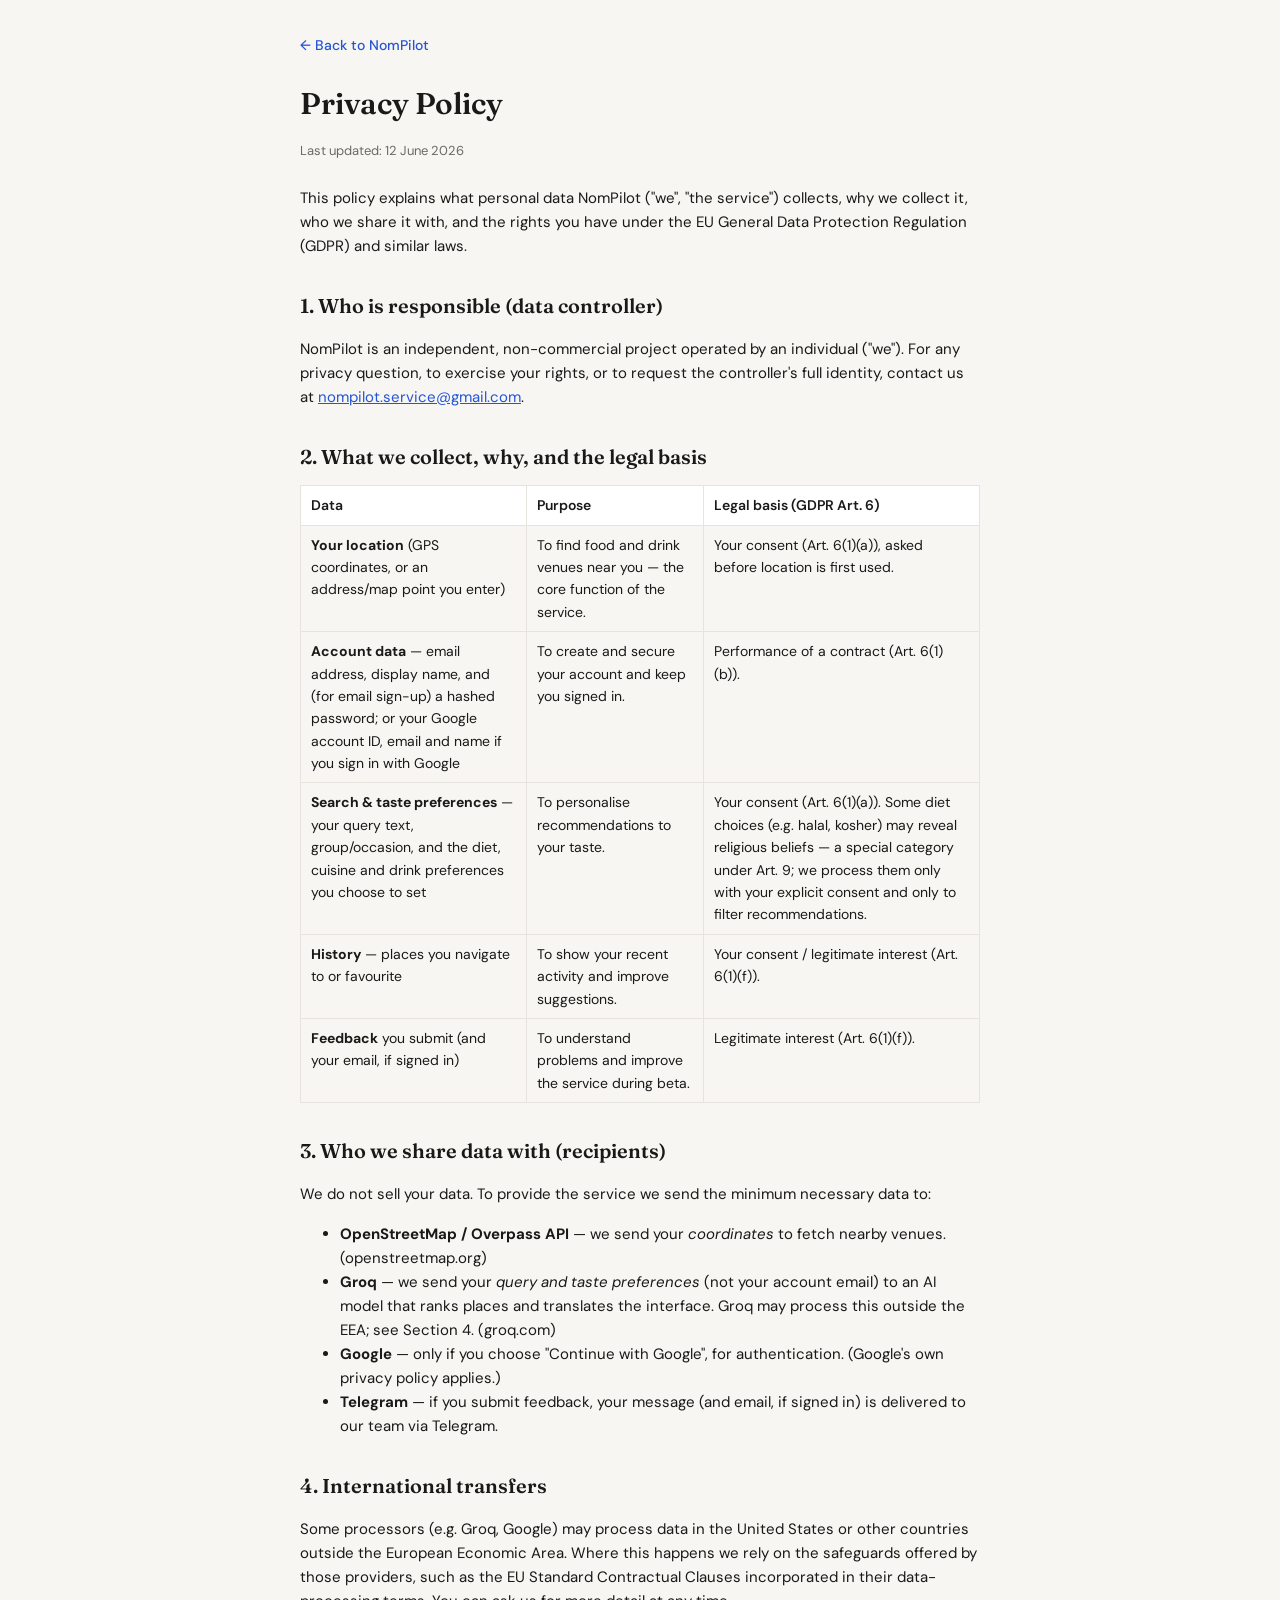
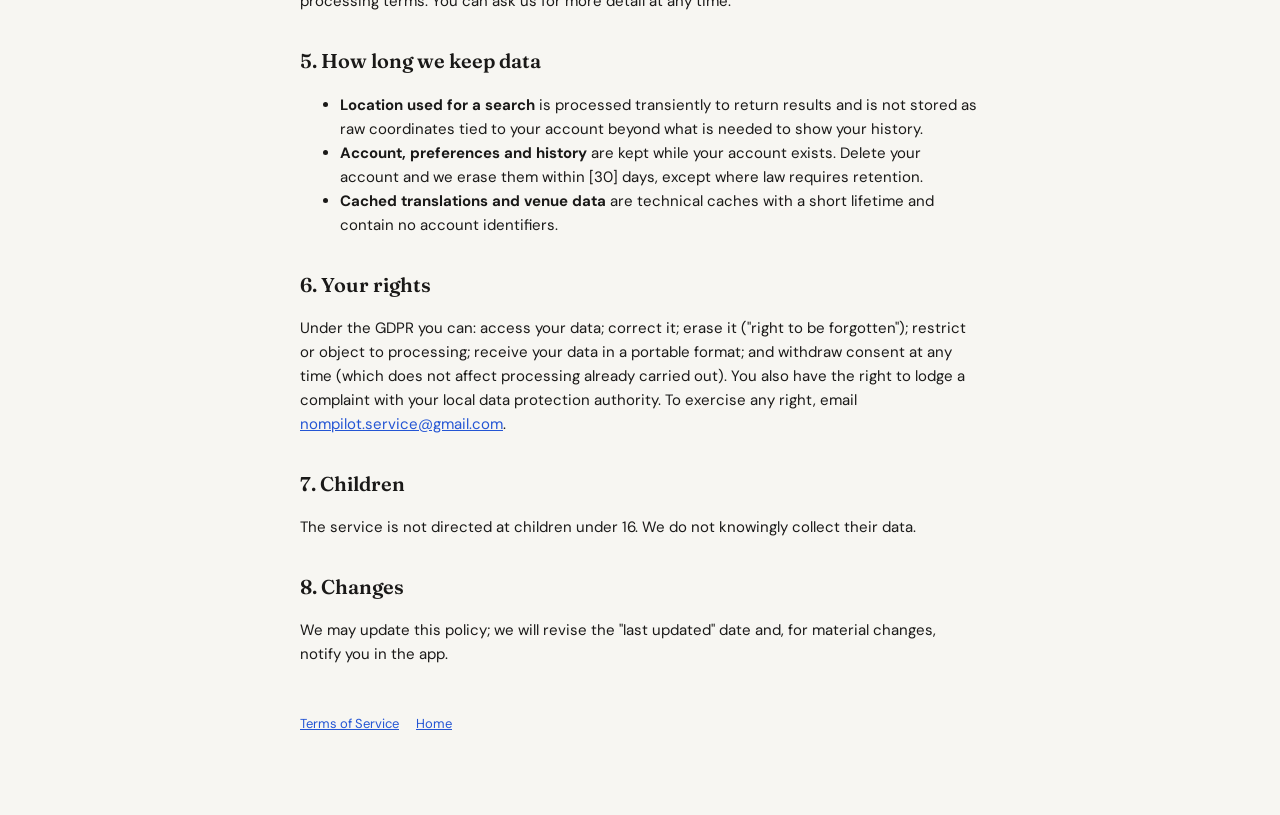
==== static/privacy.html @ e85421a5 "fix: respect user's search radius as a hard cap in plan mode The planner agent's search_more_places " ====
<!doctype html>
<!--
  Privacy Policy — GDPR Article 13 disclosure for NomPilot.
  Good-faith draft tailored to the app's actual data flows; NOT legal advice. The
  controller is intentionally identified only by contact email (personal project).
  Review the special-category diet data and the transfer to Groq outside the EEA
  if the project's scale or purpose changes.
-->
<html lang="en">
<head>
  <meta charset="UTF-8" />
  <meta name="viewport" content="width=device-width, initial-scale=1.0" />
  <title>Privacy Policy · NomPilot</title>
  <link rel="icon" type="image/svg+xml" href="/static/favicon.svg" />
  <link rel="preconnect" href="https://fonts.googleapis.com" />
  <link rel="preconnect" href="https://fonts.gstatic.com" crossorigin />
  <link href="https://fonts.googleapis.com/css2?family=Fraunces:ital,opsz,wght@0,9..144,300;0,9..144,600;1,9..144,400&family=DM+Sans:opsz,wght@9..40,300;9..40,400;9..40,500;9..40,600&display=swap" rel="stylesheet" />
  <style>
    :root { --bg:#f7f6f2; --surface:#fff; --accent:#2455d4; --text:#1a1918; --text-2:#6b6a64; --border:#e6e4dd; }
    * { box-sizing: border-box; }
    body { margin:0; background:var(--bg); color:var(--text); font-family:'DM Sans',sans-serif; line-height:1.6; }
    .legal-wrap { max-width:720px; margin:0 auto; padding:32px 20px 80px; }
    .legal-back { display:inline-block; margin-bottom:24px; color:var(--accent); text-decoration:none; font-size:14px; font-weight:500; }
    .legal-back:hover { text-decoration:underline; }
    h1 { font-family:'Fraunces',serif; font-weight:600; font-size:30px; margin:0 0 4px; }
    h2 { font-family:'Fraunces',serif; font-weight:600; font-size:20px; margin:32px 0 8px; }
    .legal-updated { color:var(--text-2); font-size:13px; margin-bottom:24px; }
    p, li { font-size:15px; color:var(--text); }
    a { color:var(--accent); }
    table { width:100%; border-collapse:collapse; margin:12px 0; font-size:14px; }
    th, td { text-align:left; padding:8px 10px; border:1px solid var(--border); vertical-align:top; }
    th { background:var(--surface); font-weight:600; }
    .legal-note { background:var(--surface); border:1px solid var(--border); border-radius:10px; padding:14px 16px; font-size:14px; color:var(--text-2); }
    footer { margin-top:48px; font-size:13px; color:var(--text-2); }
    footer a { margin-right:14px; }
  </style>
</head>
<body>
  <div class="legal-wrap">
    <a class="legal-back" href="/">← Back to NomPilot</a>
    <h1>Privacy Policy</h1>
    <p class="legal-updated">Last updated: 12 June 2026</p>

    <p>This policy explains what personal data NomPilot ("we", "the service") collects,
    why we collect it, who we share it with, and the rights you have under the EU General
    Data Protection Regulation (GDPR) and similar laws.</p>

    <h2>1. Who is responsible (data controller)</h2>
    <p>NomPilot is an independent, non-commercial project operated by an individual
    ("we"). For any privacy question, to exercise your rights, or to request the
    controller's full identity, contact us at
    <a href="mailto:nompilot.service@gmail.com">nompilot.service@gmail.com</a>.</p>

    <h2>2. What we collect, why, and the legal basis</h2>
    <table>
      <thead>
        <tr><th>Data</th><th>Purpose</th><th>Legal basis (GDPR Art. 6)</th></tr>
      </thead>
      <tbody>
        <tr>
          <td><strong>Your location</strong> (GPS coordinates, or an address/map point you enter)</td>
          <td>To find food and drink venues near you — the core function of the service.</td>
          <td>Your consent (Art. 6(1)(a)), asked before location is first used.</td>
        </tr>
        <tr>
          <td><strong>Account data</strong> — email address, display name, and (for email sign-up) a hashed password; or your Google account ID, email and name if you sign in with Google</td>
          <td>To create and secure your account and keep you signed in.</td>
          <td>Performance of a contract (Art. 6(1)(b)).</td>
        </tr>
        <tr>
          <td><strong>Search &amp; taste preferences</strong> — your query text, group/occasion, and the diet, cuisine and drink preferences you choose to set</td>
          <td>To personalise recommendations to your taste.</td>
          <td>Your consent (Art. 6(1)(a)). Some diet choices (e.g. halal, kosher) may reveal religious beliefs — a special category under Art. 9; we process them only with your explicit consent and only to filter recommendations.</td>
        </tr>
        <tr>
          <td><strong>History</strong> — places you navigate to or favourite</td>
          <td>To show your recent activity and improve suggestions.</td>
          <td>Your consent / legitimate interest (Art. 6(1)(f)).</td>
        </tr>
        <tr>
          <td><strong>Feedback</strong> you submit (and your email, if signed in)</td>
          <td>To understand problems and improve the service during beta.</td>
          <td>Legitimate interest (Art. 6(1)(f)).</td>
        </tr>
      </tbody>
    </table>

    <h2>3. Who we share data with (recipients)</h2>
    <p>We do not sell your data. To provide the service we send the minimum necessary data to:</p>
    <ul>
      <li><strong>OpenStreetMap / Overpass API</strong> — we send your <em>coordinates</em> to fetch nearby venues. (openstreetmap.org)</li>
      <li><strong>Groq</strong> — we send your <em>query and taste preferences</em> (not your account email) to an AI model that ranks places and translates the interface. Groq may process this outside the EEA; see Section 4. (groq.com)</li>
      <li><strong>Google</strong> — only if you choose "Continue with Google", for authentication. (Google's own privacy policy applies.)</li>
      <li><strong>Telegram</strong> — if you submit feedback, your message (and email, if signed in) is delivered to our team via Telegram.</li>
    </ul>

    <h2>4. International transfers</h2>
    <p>Some processors (e.g. Groq, Google) may process data in the United States or other
    countries outside the European Economic Area. Where this happens we rely on the
    safeguards offered by those providers, such as the EU Standard Contractual Clauses
    incorporated in their data-processing terms. You can ask us for more detail at any time.</p>

    <h2>5. How long we keep data</h2>
    <ul>
      <li><strong>Location used for a search</strong> is processed transiently to return results and is not stored as raw coordinates tied to your account beyond what is needed to show your history.</li>
      <li><strong>Account, preferences and history</strong> are kept while your account exists. Delete your account and we erase them within [30] days, except where law requires retention.</li>
      <li><strong>Cached translations and venue data</strong> are technical caches with a short lifetime and contain no account identifiers.</li>
    </ul>

    <h2>6. Your rights</h2>
    <p>Under the GDPR you can: access your data; correct it; erase it ("right to be forgotten");
    restrict or object to processing; receive your data in a portable format; and withdraw
    consent at any time (which does not affect processing already carried out). You also have
    the right to lodge a complaint with your local data protection authority. To exercise any
    right, email <a href="mailto:nompilot.service@gmail.com">nompilot.service@gmail.com</a>.</p>

    <h2>7. Children</h2>
    <p>The service is not directed at children under 16. We do not knowingly collect their data.</p>

    <h2>8. Changes</h2>
    <p>We may update this policy; we will revise the "last updated" date and, for material
    changes, notify you in the app.</p>

    <footer>
      <a href="/terms">Terms of Service</a>
      <a href="/">Home</a>
    </footer>
  </div>
</body>
</html>
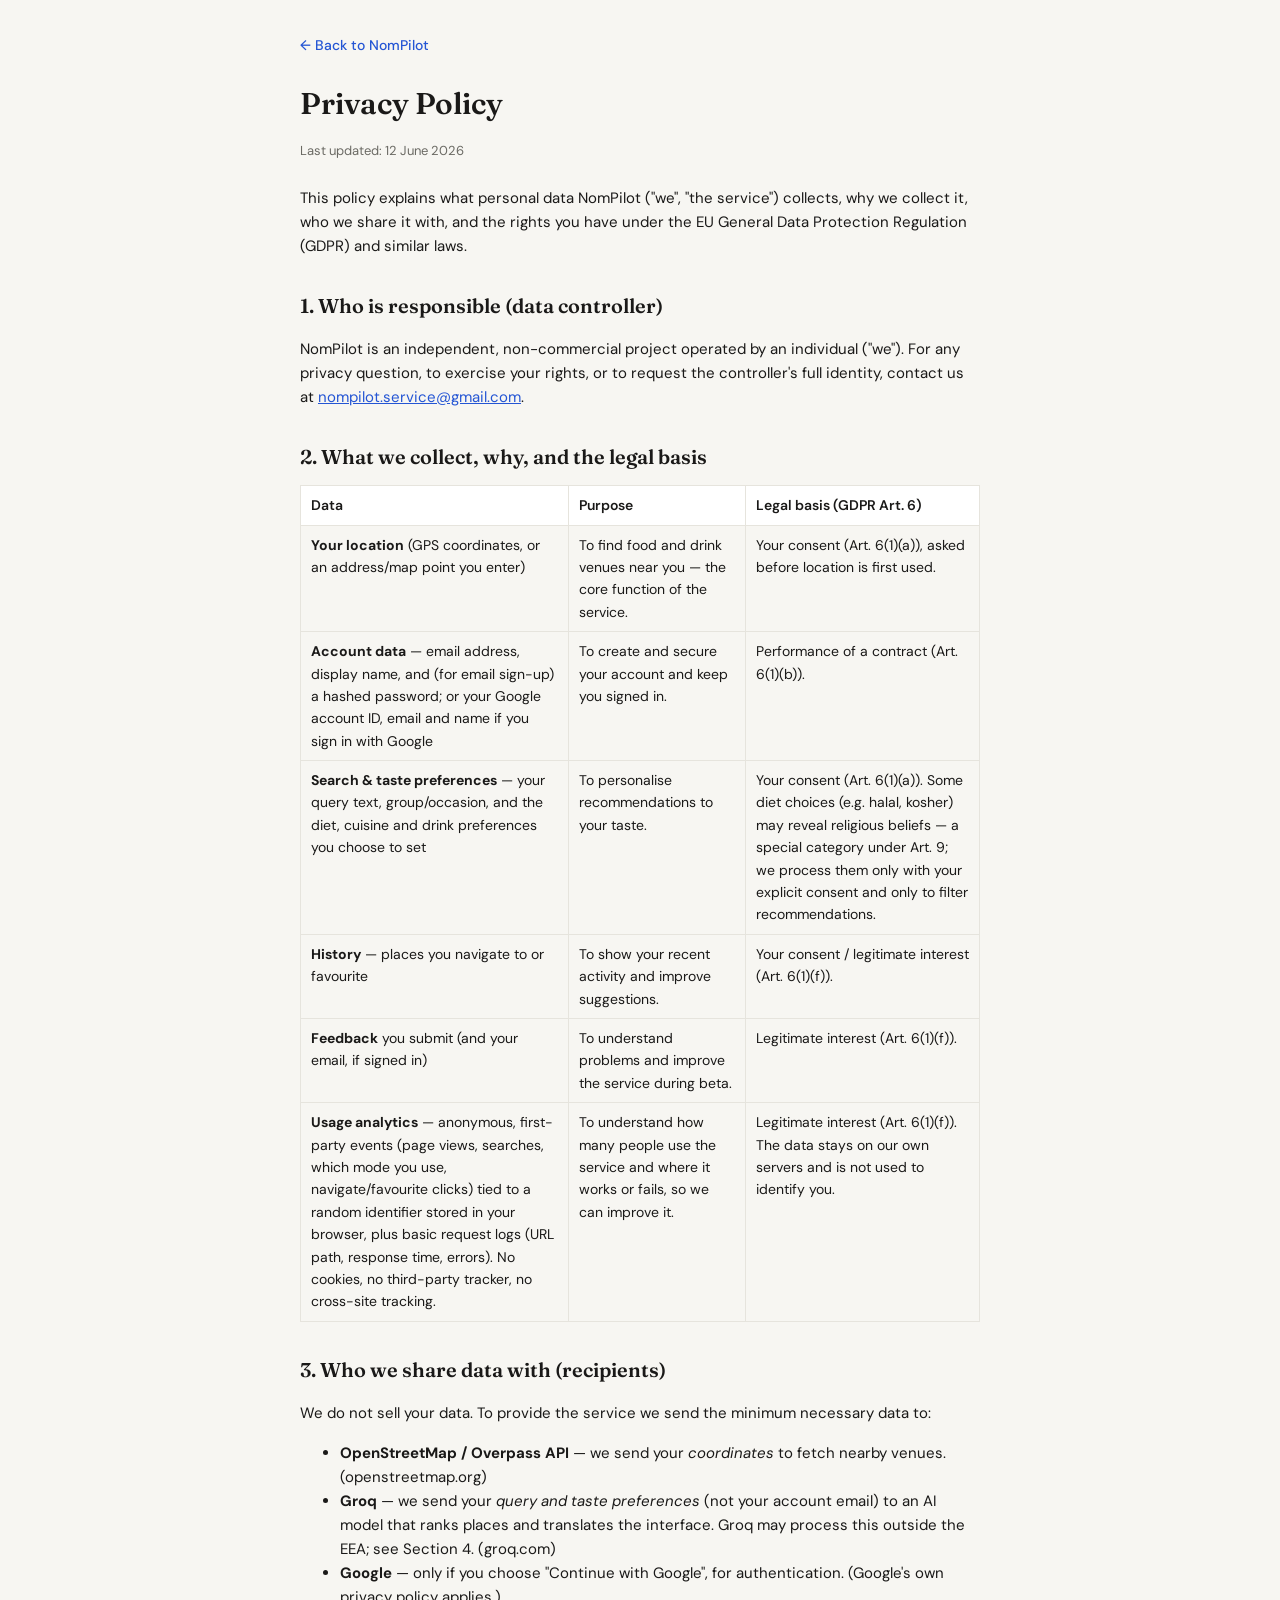
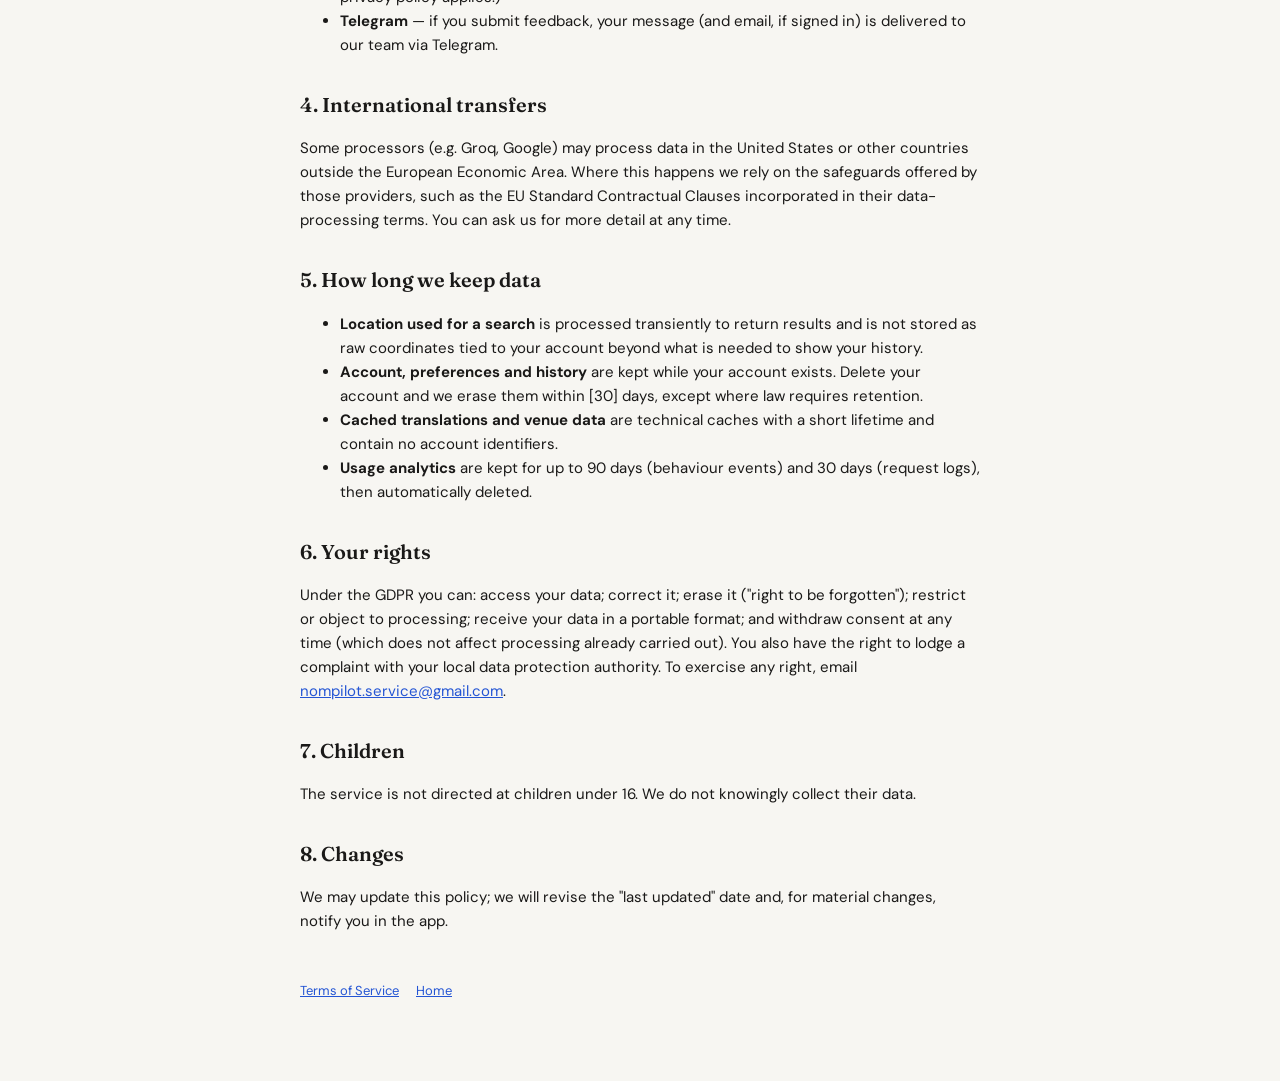
==== commit 46364a57: "feat: first-party analytics (events + request metrics) in own Postgres Add self-contained tracking w" ====
--- a/static/privacy.html
+++ b/static/privacy.html
@@ -82,6 +82,11 @@
           <td>To understand problems and improve the service during beta.</td>
           <td>Legitimate interest (Art. 6(1)(f)).</td>
         </tr>
+        <tr>
+          <td><strong>Usage analytics</strong> — anonymous, first-party events (page views, searches, which mode you use, navigate/favourite clicks) tied to a random identifier stored in your browser, plus basic request logs (URL path, response time, errors). No cookies, no third-party tracker, no cross-site tracking.</td>
+          <td>To understand how many people use the service and where it works or fails, so we can improve it.</td>
+          <td>Legitimate interest (Art. 6(1)(f)). The data stays on our own servers and is not used to identify you.</td>
+        </tr>
       </tbody>
     </table>
 
@@ -105,6 +110,7 @@
       <li><strong>Location used for a search</strong> is processed transiently to return results and is not stored as raw coordinates tied to your account beyond what is needed to show your history.</li>
       <li><strong>Account, preferences and history</strong> are kept while your account exists. Delete your account and we erase them within [30] days, except where law requires retention.</li>
       <li><strong>Cached translations and venue data</strong> are technical caches with a short lifetime and contain no account identifiers.</li>
+      <li><strong>Usage analytics</strong> are kept for up to 90 days (behaviour events) and 30 days (request logs), then automatically deleted.</li>
     </ul>
 
     <h2>6. Your rights</h2>
